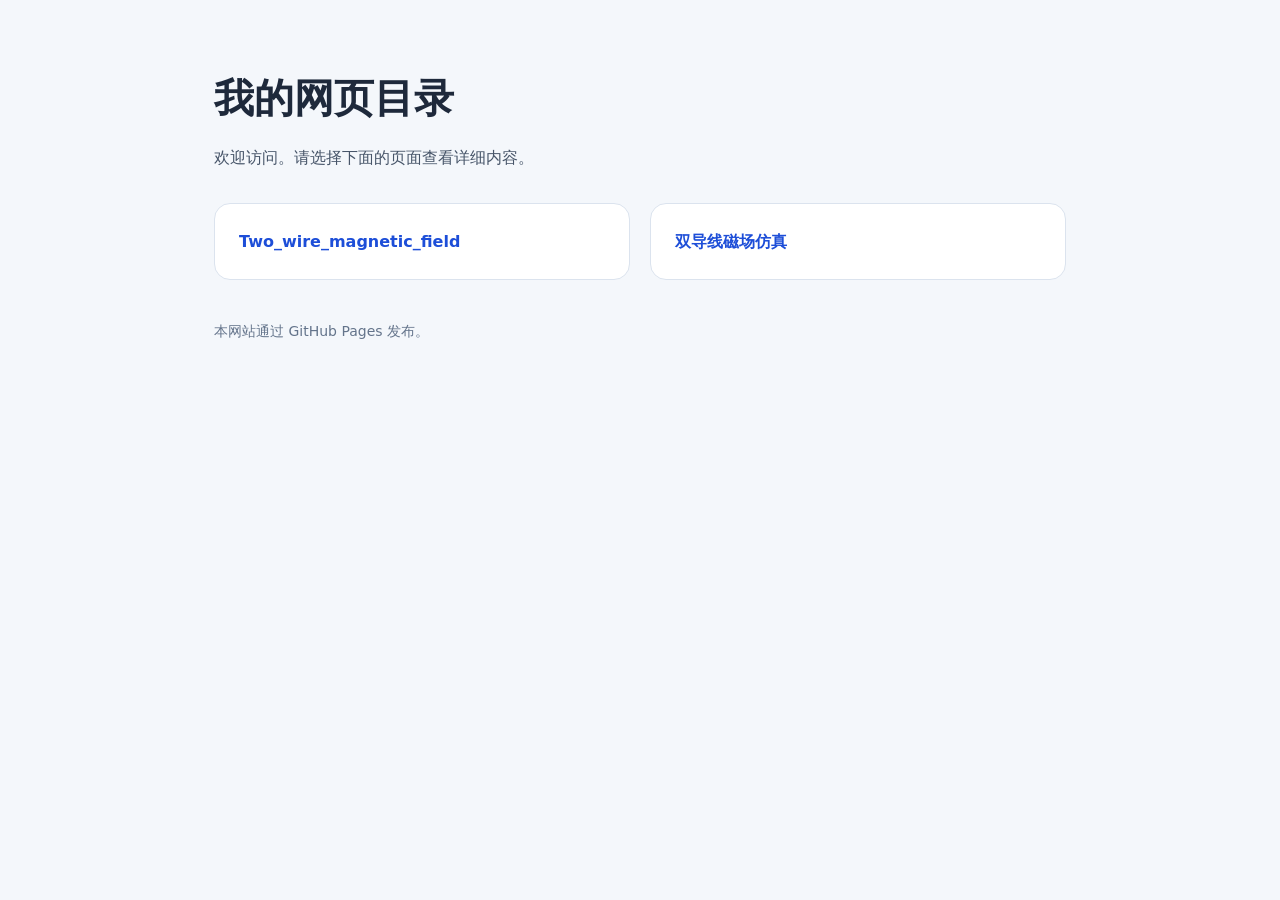
==== index.html @ f124a3ea "第三次提交" ====
<!DOCTYPE html>
<html lang="zh-CN">
<head>
  <meta charset="UTF-8">
  <meta name="viewport" content="width=device-width, initial-scale=1">
  <meta name="description" content="我的网页目录，汇总报告和其他页面。">
  <title>我的网页目录</title>

  <style>
    * {
      box-sizing: border-box;
    }

    body {
      margin: 0;
      font-family: system-ui, -apple-system, "Segoe UI",
        "Microsoft YaHei", sans-serif;
      line-height: 1.7;
      color: #1e293b;
      background: #f4f7fb;
    }

    main {
      width: min(900px, 100%);
      margin: 0 auto;
      padding: 64px 24px;
    }

    h1 {
      margin: 0 0 12px;
      font-size: clamp(28px, 5vw, 40px);
    }

    .intro {
      margin: 0 0 32px;
      color: #475569;
    }

    .pages {
      display: grid;
      grid-template-columns: repeat(auto-fit, minmax(240px, 1fr));
      gap: 20px;
      padding: 0;
      margin: 0;
      list-style: none;
    }

    .card {
      display: block;
      height: 100%;
      padding: 24px;
      color: inherit;
      text-decoration: none;
      background: #fff;
      border: 1px solid #dbe3ee;
      border-radius: 16px;
      transition: border-color 0.2s, box-shadow 0.2s;
    }

    .card:hover {
      border-color: #2563eb;
      box-shadow: 0 8px 24px rgb(15 23 42 / 8%);
    }

    .card:focus-visible {
      outline: 3px solid #2563eb;
      outline-offset: 4px;
    }

    .card h2 {
      margin: 0 0 8px;
      font-size: 21px;
    }

    .card p {
      margin: 0 0 20px;
      color: #475569;
    }

    .card span {
      color: #1d4ed8;
      font-weight: 600;
    }

    footer {
      margin-top: 40px;
      color: #64748b;
      font-size: 14px;
    }

    @media (prefers-reduced-motion: reduce) {
      .card {
        transition: none;
      }
    }
  </style>
</head>

<body>
  <main>
    <header>
      <h1>我的网页目录</h1>
      <p class="intro">欢迎访问。请选择下面的页面查看详细内容。</p>
    </header>

    <nav aria-label="网页目录">
      <ul class="pages">
        <!-- 将 href 修改为你的实际文件名，路径和大小写必须一致 -->
        <li>
          <a class="card" href="./Two_wire_magnetic_field.html">
            <span>Two_wire_magnetic_field</span>
          </a>
        </li>

        <li>
          <a class="card" href="./Two_wire_magnetic_simulator.html">
            <!-- <h2>双导线磁场仿真</h2>
            <p>调节矩形截面、间距、高度、电流和材质，查看二维磁场与沿 X 方向的曲线。</p> -->
            <span>双导线磁场仿真</span>
          </a>
        </li>

      </ul>
    </nav>

    <footer>
      本网站通过 GitHub Pages 发布。
    </footer>
  </main>
</body>
</html>
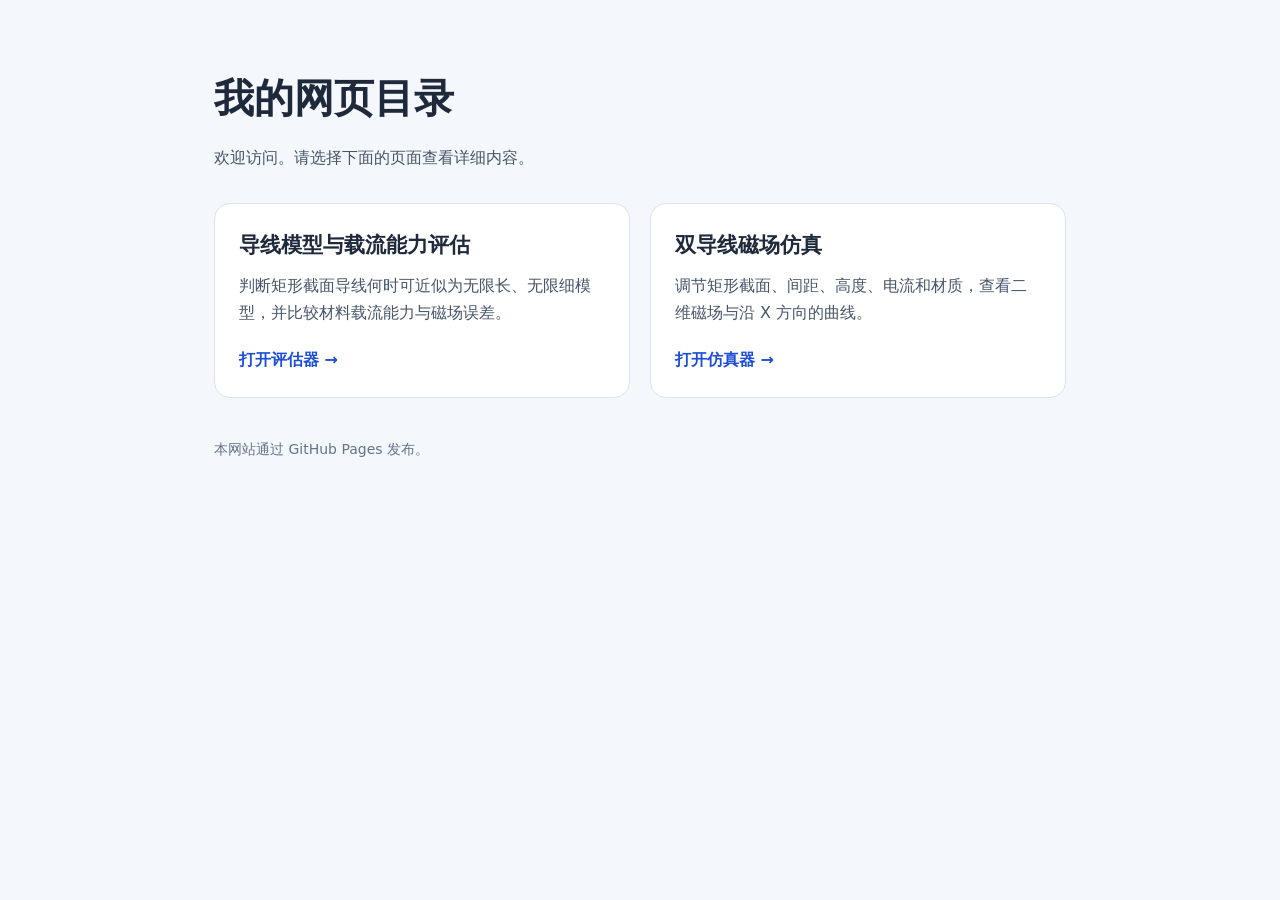
==== commit de03afb1: "重命名并完善导线模型评估页面" ====
--- a/index.html
+++ b/index.html
@@ -105,18 +105,19 @@
 
     <nav aria-label="网页目录">
       <ul class="pages">
-        <!-- 将 href 修改为你的实际文件名，路径和大小写必须一致 -->
         <li>
-          <a class="card" href="./Two_wire_magnetic_field.html">
-            <span>Two_wire_magnetic_field</span>
+          <a class="card" href="./wire_model_ampacity_evaluator.html">
+            <h2>导线模型与载流能力评估</h2>
+            <p>判断矩形截面导线何时可近似为无限长、无限细模型，并比较材料载流能力与磁场误差。</p>
+            <span>打开评估器 →</span>
           </a>
         </li>
 
         <li>
           <a class="card" href="./Two_wire_magnetic_simulator.html">
-            <!-- <h2>双导线磁场仿真</h2>
-            <p>调节矩形截面、间距、高度、电流和材质，查看二维磁场与沿 X 方向的曲线。</p> -->
-            <span>双导线磁场仿真</span>
+            <h2>双导线磁场仿真</h2>
+            <p>调节矩形截面、间距、高度、电流和材质，查看二维磁场与沿 X 方向的曲线。</p>
+            <span>打开仿真器 →</span>
           </a>
         </li>
 
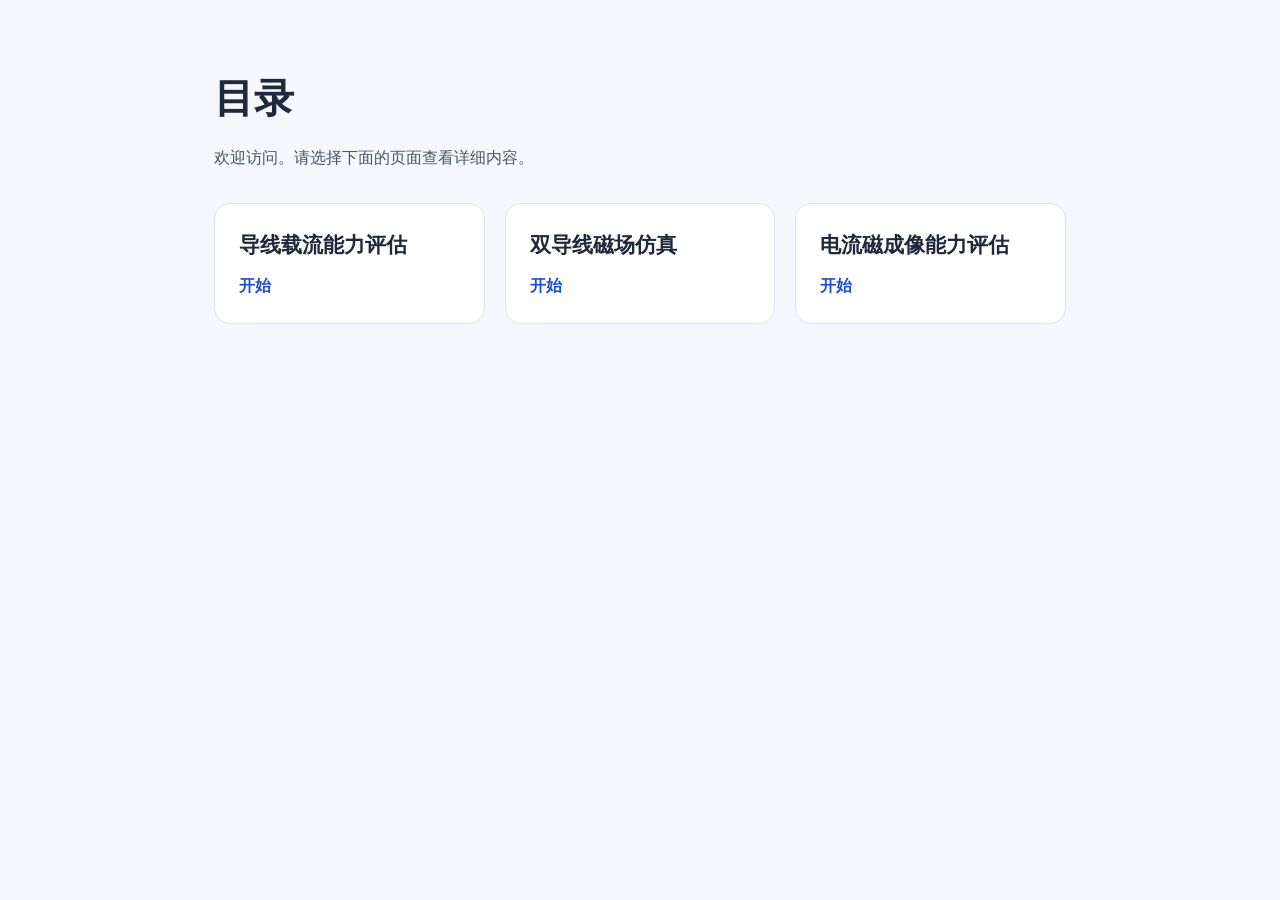
==== commit 01f61c1a: "磁成像评估" ====
--- a/index.html
+++ b/index.html
@@ -99,7 +99,7 @@
 <body>
   <main>
     <header>
-      <h1>我的网页目录</h1>
+      <h1>目录</h1>
       <p class="intro">欢迎访问。请选择下面的页面查看详细内容。</p>
     </header>
 
@@ -107,26 +107,34 @@
       <ul class="pages">
         <li>
           <a class="card" href="./wire_model_ampacity_evaluator.html">
-            <h2>导线模型与载流能力评估</h2>
-            <p>判断矩形截面导线何时可近似为无限长、无限细模型，并比较材料载流能力与磁场误差。</p>
-            <span>打开评估器 →</span>
+            <h2>导线载流能力评估</h2>
+            <!-- <p>判断矩形截面导线何时可近似为无限长、无限细模型，并比较材料载流能力与磁场误差。</p> -->
+            <span>开始</span>
           </a>
         </li>
 
         <li>
           <a class="card" href="./Two_wire_magnetic_simulator.html">
             <h2>双导线磁场仿真</h2>
-            <p>调节矩形截面、间距、高度、电流和材质，查看二维磁场与沿 X 方向的曲线。</p>
-            <span>打开仿真器 →</span>
+            <!-- <p>调节矩形截面、间距、高度、电流和材质，查看二维磁场与沿 X 方向的曲线。</p> -->
+            <span>开始</span>
+          </a>
+        </li>
+
+        <li>
+          <a class="card" href="./NV_current_magnetic_imaging_evaluator.html">
+            <h2>电流磁成像能力评估</h2>
+            <!-- <p>用磁灵敏度、电流、距离和成像参数进行双向指标反推，并评判指定线间距的可区分性。</p> -->
+            <span>开始</span>
           </a>
         </li>
 
       </ul>
     </nav>
 
-    <footer>
+    <!-- <footer>
       本网站通过 GitHub Pages 发布。
-    </footer>
+    </footer> -->
   </main>
 </body>
 </html>
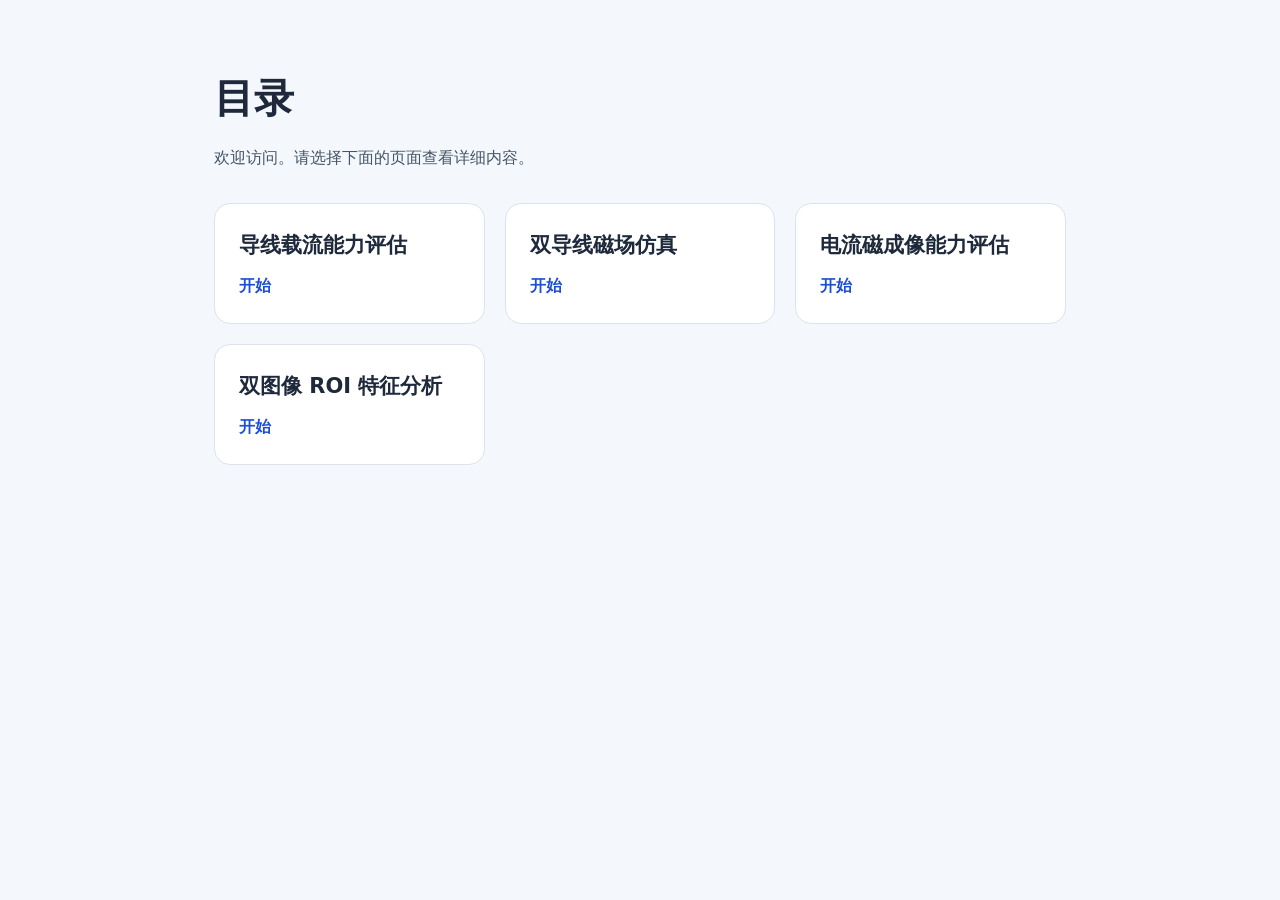
==== commit 3afe3676: "ROI处理" ====
--- a/index.html
+++ b/index.html
@@ -129,6 +129,14 @@
           </a>
         </li>
 
+        <li>
+          <a class="card" href="./image-roi-analyzer.html">
+            <h2>双图像 ROI 特征分析</h2>
+            <!-- <p>同步读取光学图与磁场分量图，分析横向及纵向 ROI 的 FWHM 中点、零点与位置差。</p> -->
+            <span>开始</span>
+          </a>
+        </li>
+
       </ul>
     </nav>
 
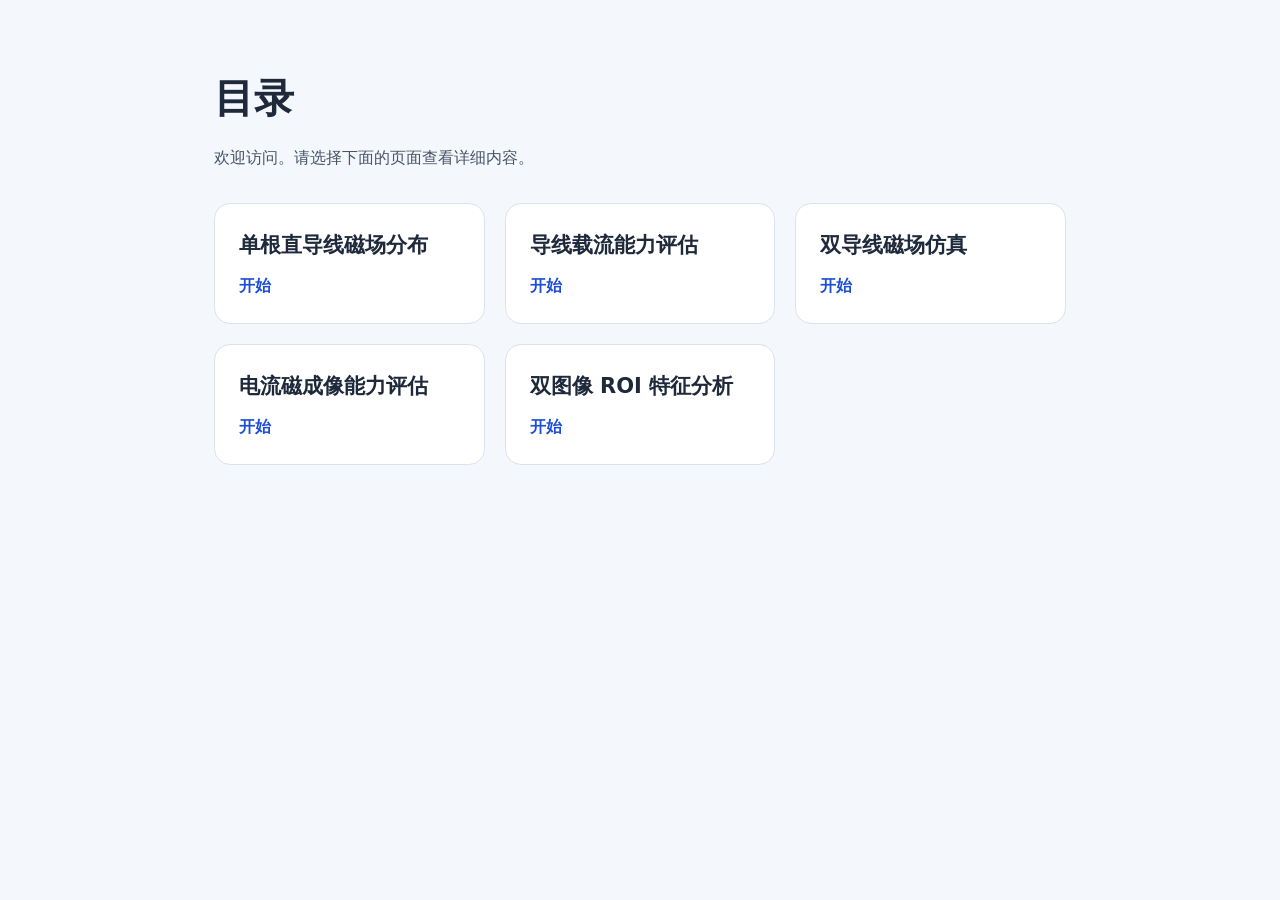
==== commit ac5fb1f1: "单根导线磁场" ====
--- a/index.html
+++ b/index.html
@@ -106,6 +106,13 @@
     <nav aria-label="网页目录">
       <ul class="pages">
         <li>
+          <a class="card" href="./single_wire_magnetic_simulator.html">
+            <h2>单根直导线磁场分布</h2>
+            <span>开始</span>
+          </a>
+        </li>
+
+        <li>
           <a class="card" href="./wire_model_ampacity_evaluator.html">
             <h2>导线载流能力评估</h2>
             <!-- <p>判断矩形截面导线何时可近似为无限长、无限细模型，并比较材料载流能力与磁场误差。</p> -->
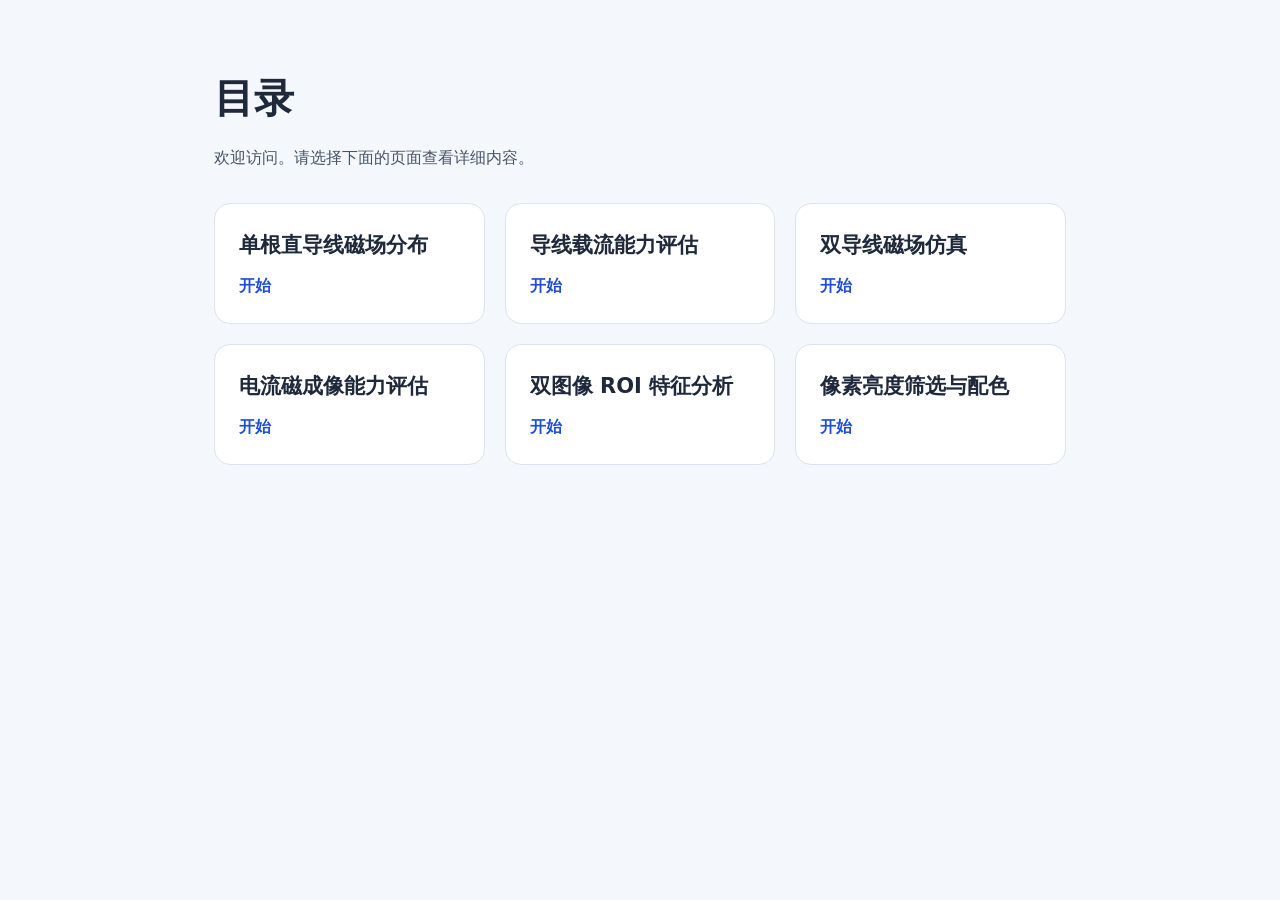
==== commit ddf54561: "像素亮度筛选与配色" ====
--- a/index.html
+++ b/index.html
@@ -144,6 +144,13 @@
           </a>
         </li>
 
+        <li>
+          <a class="card" href="./pixel-brightness-filter.html">
+            <h2>像素亮度筛选与配色</h2>
+            <span>开始</span>
+          </a>
+        </li>
+
       </ul>
     </nav>
 
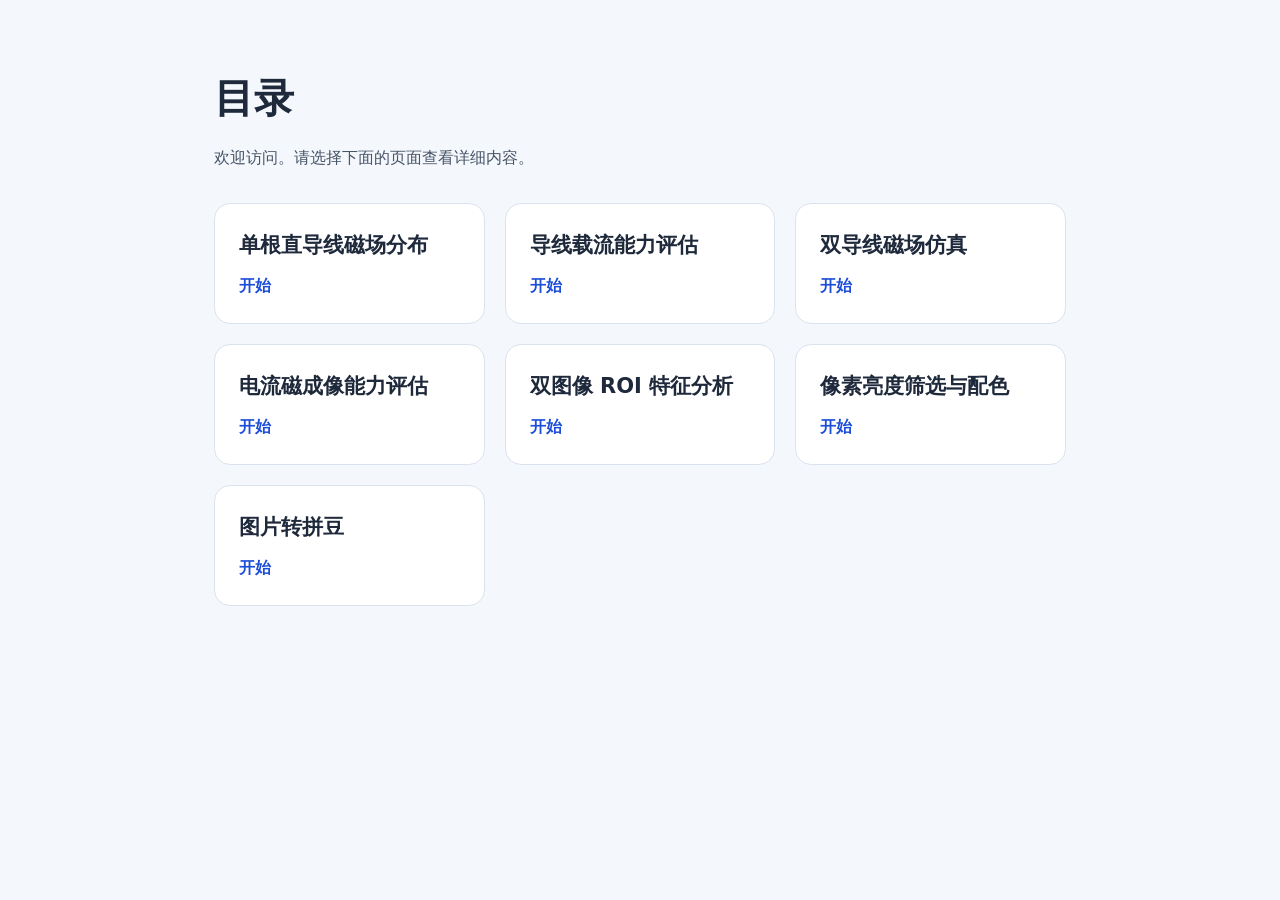
==== commit cbc0deb6: "新增一维曲线图功能" ====
--- a/index.html
+++ b/index.html
@@ -151,6 +151,12 @@
           </a>
         </li>
 
+        <li>
+          <a class="card" href="./pindou.html">
+            <h2>图片转拼豆</h2>
+            <span>开始</span>
+          </a>
+        </li>
       </ul>
     </nav>
 
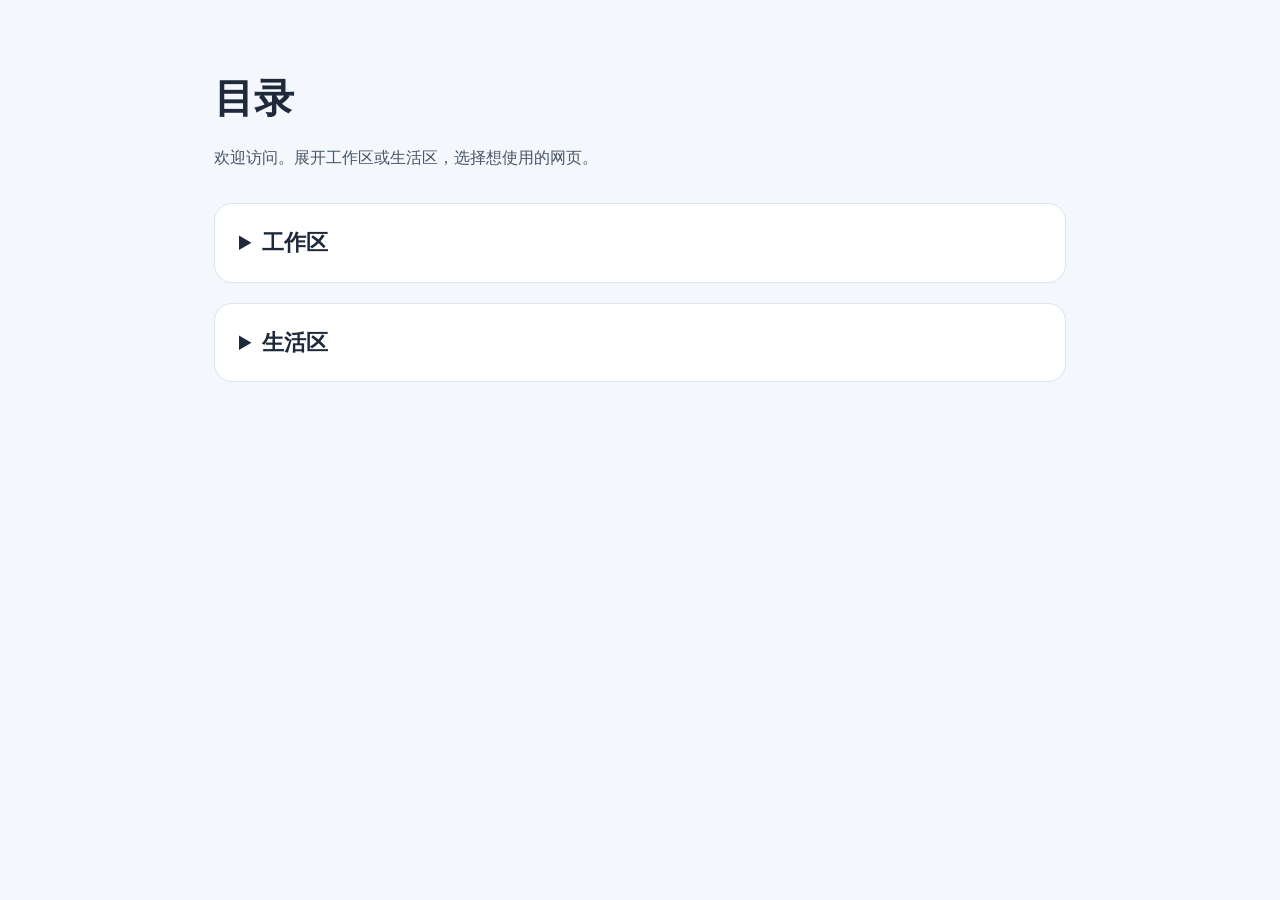
==== commit b2b5936e: "目录页修改" ====
--- a/index.html
+++ b/index.html
@@ -3,7 +3,7 @@
 <head>
   <meta charset="UTF-8">
   <meta name="viewport" content="width=device-width, initial-scale=1">
-  <meta name="description" content="我的网页目录，汇总报告和其他页面。">
+  <meta name="description" content="我的网页目录，按工作区和生活区分类浏览。">
   <title>我的网页目录</title>
 
   <style>
@@ -36,11 +36,46 @@
       color: #475569;
     }
 
+    .area {
+      margin-bottom: 20px;
+      border: 1px solid #dbe3ee;
+      border-radius: 18px;
+      background: #fff;
+    }
+
+    .area summary {
+      padding: 20px 24px;
+      border-radius: 18px;
+      cursor: pointer;
+      color: #1e293b;
+      font-size: 22px;
+      font-weight: 700;
+    }
+
+    .area summary:hover {
+      background: #eff6ff;
+    }
+
+    .area summary:focus-visible {
+      outline: 3px solid #2563eb;
+      outline-offset: 4px;
+    }
+
+    .area summary h2 {
+      display: inline;
+      margin: 0;
+      font: inherit;
+    }
+
+    .area[open] summary {
+      margin-bottom: 4px;
+    }
+
     .pages {
       display: grid;
-      grid-template-columns: repeat(auto-fit, minmax(240px, 1fr));
+      grid-template-columns: repeat(auto-fit, minmax(min(240px, 100%), 1fr));
       gap: 20px;
-      padding: 0;
+      padding: 0 20px 20px;
       margin: 0;
       list-style: none;
     }
@@ -67,7 +102,7 @@
       outline-offset: 4px;
     }
 
-    .card h2 {
+    .card h3 {
       margin: 0 0 8px;
       font-size: 21px;
     }
@@ -88,6 +123,35 @@
       font-size: 14px;
     }
 
+    [hidden] { display: none !important; }
+    .password-dialog {
+      width: min(400px, calc(100% - 32px));
+      max-height: calc(100dvh - 32px);
+      overflow: auto;
+      padding: 24px;
+      color: #1e293b;
+      border: 1px solid #dbe3ee;
+      border-radius: 16px;
+      box-shadow: 0 20px 60px rgb(15 23 42 / 20%);
+    }
+    .password-dialog::backdrop { background: rgb(15 23 42 / 45%); }
+    .password-dialog h2 { margin: 0 0 8px; }
+    .password-dialog p { margin: 0 0 16px; color: #475569; }
+    .password-dialog label { display: block; margin-bottom: 6px; }
+    .password-dialog input {
+      width: 100%; min-height: 44px; padding: 10px 12px;
+      font: inherit; font-size: 16px;
+      border: 1px solid #94a3b8; border-radius: 8px;
+    }
+    .password-dialog .password-error { min-height: 24px; margin: 8px 0 16px; color: #b91c1c; font-size: 14px; }
+    .dialog-actions { display: flex; flex-wrap: wrap; gap: 12px; justify-content: flex-end; }
+    .dialog-actions button {
+      min-height: 44px; padding: 8px 18px; font: inherit; cursor: pointer;
+      color: #1e293b; background: #f1f5f9; border: 1px solid #cbd5e1; border-radius: 8px;
+    }
+    .dialog-actions .primary { color: #fff; background: #2563eb; border-color: #2563eb; }
+    .password-dialog :is(input, button):focus-visible { outline: 3px solid #2563eb; outline-offset: 3px; }
+
     @media (prefers-reduced-motion: reduce) {
       .card {
         transition: none;
@@ -100,21 +164,23 @@
   <main>
     <header>
       <h1>目录</h1>
-      <p class="intro">欢迎访问。请选择下面的页面查看详细内容。</p>
+      <p class="intro">欢迎访问。展开工作区或生活区，选择想使用的网页。</p>
     </header>
 
     <nav aria-label="网页目录">
+      <details class="area" id="work-area">
+        <summary><h2>工作区</h2></summary>
       <ul class="pages">
         <li>
           <a class="card" href="./single_wire_magnetic_simulator.html">
-            <h2>单根直导线磁场分布</h2>
+            <h3>单根直导线磁场分布</h3>
             <span>开始</span>
           </a>
         </li>
 
         <li>
           <a class="card" href="./wire_model_ampacity_evaluator.html">
-            <h2>导线载流能力评估</h2>
+            <h3>导线载流能力评估</h3>
             <!-- <p>判断矩形截面导线何时可近似为无限长、无限细模型，并比较材料载流能力与磁场误差。</p> -->
             <span>开始</span>
           </a>
@@ -122,7 +188,7 @@
 
         <li>
           <a class="card" href="./Two_wire_magnetic_simulator.html">
-            <h2>双导线磁场仿真</h2>
+            <h3>双导线磁场仿真</h3>
             <!-- <p>调节矩形截面、间距、高度、电流和材质，查看二维磁场与沿 X 方向的曲线。</p> -->
             <span>开始</span>
           </a>
@@ -130,7 +196,7 @@
 
         <li>
           <a class="card" href="./NV_current_magnetic_imaging_evaluator.html">
-            <h2>电流磁成像能力评估</h2>
+            <h3>电流磁成像能力评估</h3>
             <!-- <p>用磁灵敏度、电流、距离和成像参数进行双向指标反推，并评判指定线间距的可区分性。</p> -->
             <span>开始</span>
           </a>
@@ -138,7 +204,7 @@
 
         <li>
           <a class="card" href="./image-roi-analyzer.html">
-            <h2>双图像 ROI 特征分析</h2>
+            <h3>双图像 ROI 特征分析</h3>
             <!-- <p>同步读取光学图与磁场分量图，分析横向及纵向 ROI 的 FWHM 中点、零点与位置差。</p> -->
             <span>开始</span>
           </a>
@@ -146,23 +212,89 @@
 
         <li>
           <a class="card" href="./pixel-brightness-filter.html">
-            <h2>像素亮度筛选与配色</h2>
-            <span>开始</span>
-          </a>
-        </li>
-
+            <h3>像素亮度筛选与配色</h3>
+            <span>开始</span>
+          </a>
+        </li>
+
+      </ul>
+      </details>
+
+      <details class="area" id="life-area">
+        <summary><h2>生活区</h2></summary>
+        <noscript><p>请启用 JavaScript 后输入密码打开生活区。</p></noscript>
+        <ul class="pages" id="life-pages" hidden>
         <li>
           <a class="card" href="./pindou.html">
-            <h2>图片转拼豆</h2>
+            <h3>图片转拼豆</h3>
             <span>开始</span>
           </a>
         </li>
       </ul>
+      </details>
     </nav>
 
     <!-- <footer>
       本网站通过 GitHub Pages 发布。
     </footer> -->
   </main>
+  <dialog id="life-password-dialog" class="password-dialog" aria-labelledby="life-password-title" aria-describedby="life-password-description">
+    <form id="life-password-form">
+      <h2 id="life-password-title">打开生活区</h2>
+      <p id="life-password-description">请输入访问密码。</p>
+      <label for="life-password">密码</label>
+      <input id="life-password" type="password" inputmode="numeric" autocomplete="off" aria-describedby="life-password-error" required autofocus>
+      <p id="life-password-error" class="password-error" role="alert"></p>
+      <div class="dialog-actions">
+        <button id="life-password-cancel" type="button">取消</button>
+        <button class="primary" type="submit">确认打开</button>
+      </div>
+    </form>
+  </dialog>
+  <script>
+    const lifeArea = document.getElementById('life-area');
+    const lifePages = document.getElementById('life-pages');
+    const passwordDialog = document.getElementById('life-password-dialog');
+    const passwordForm = document.getElementById('life-password-form');
+    const passwordInput = document.getElementById('life-password');
+    const passwordError = document.getElementById('life-password-error');
+
+    lifeArea.querySelector('summary').addEventListener('click', event => {
+      if (lifeArea.open) return;
+      event.preventDefault();
+      passwordDialog.showModal();
+    });
+
+    passwordForm.addEventListener('submit', event => {
+      event.preventDefault();
+      if (passwordInput.value !== '970603') {
+        passwordError.textContent = '密码错误，请重试。';
+        passwordInput.setAttribute('aria-invalid', 'true');
+        passwordInput.focus();
+        passwordInput.select();
+        return;
+      }
+      lifePages.hidden = false;
+      lifeArea.open = true;
+      passwordDialog.close();
+    });
+
+    passwordInput.addEventListener('input', () => {
+      passwordError.textContent = '';
+      passwordInput.removeAttribute('aria-invalid');
+    });
+
+    document.getElementById('life-password-cancel').addEventListener('click', () => passwordDialog.close());
+
+    passwordDialog.addEventListener('close', () => {
+      passwordForm.reset();
+      passwordError.textContent = '';
+      passwordInput.removeAttribute('aria-invalid');
+    });
+
+    lifeArea.addEventListener('toggle', () => {
+      if (!lifeArea.open) lifePages.hidden = true;
+    });
+  </script>
 </body>
 </html>
